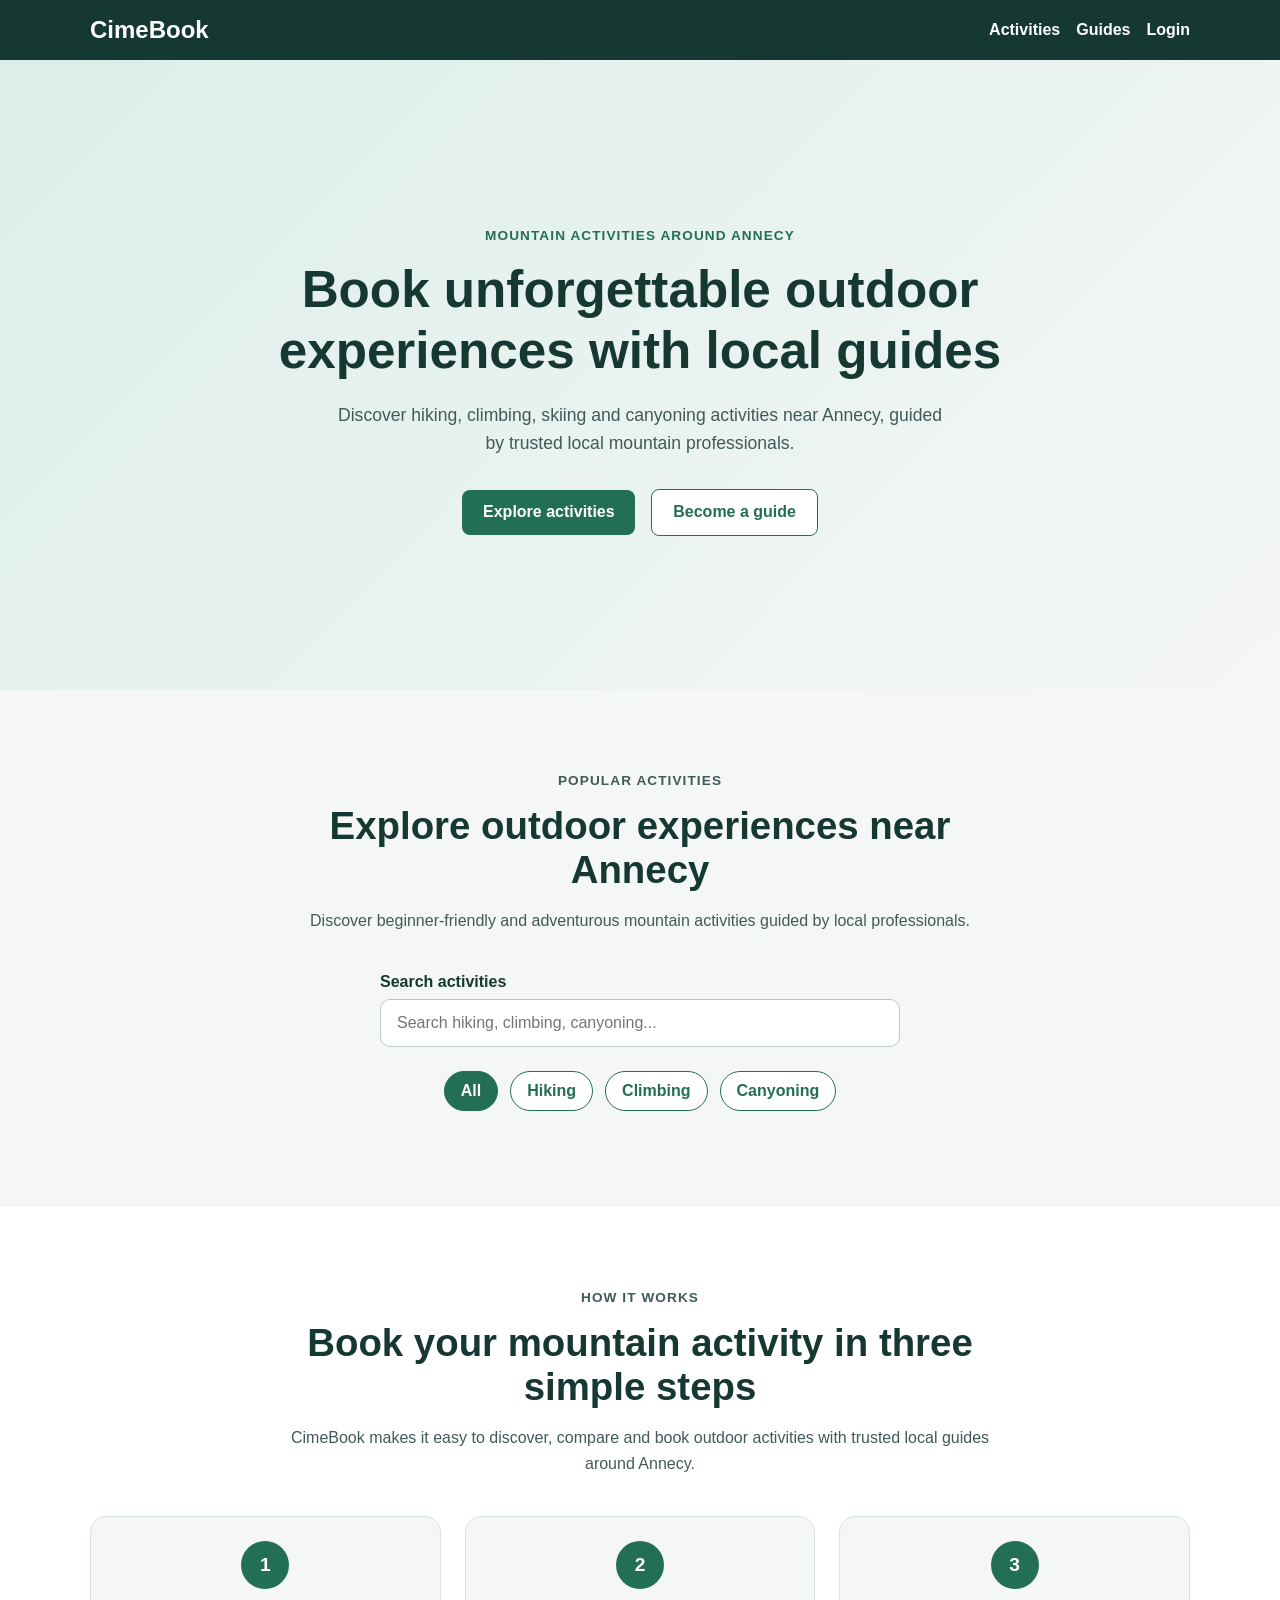
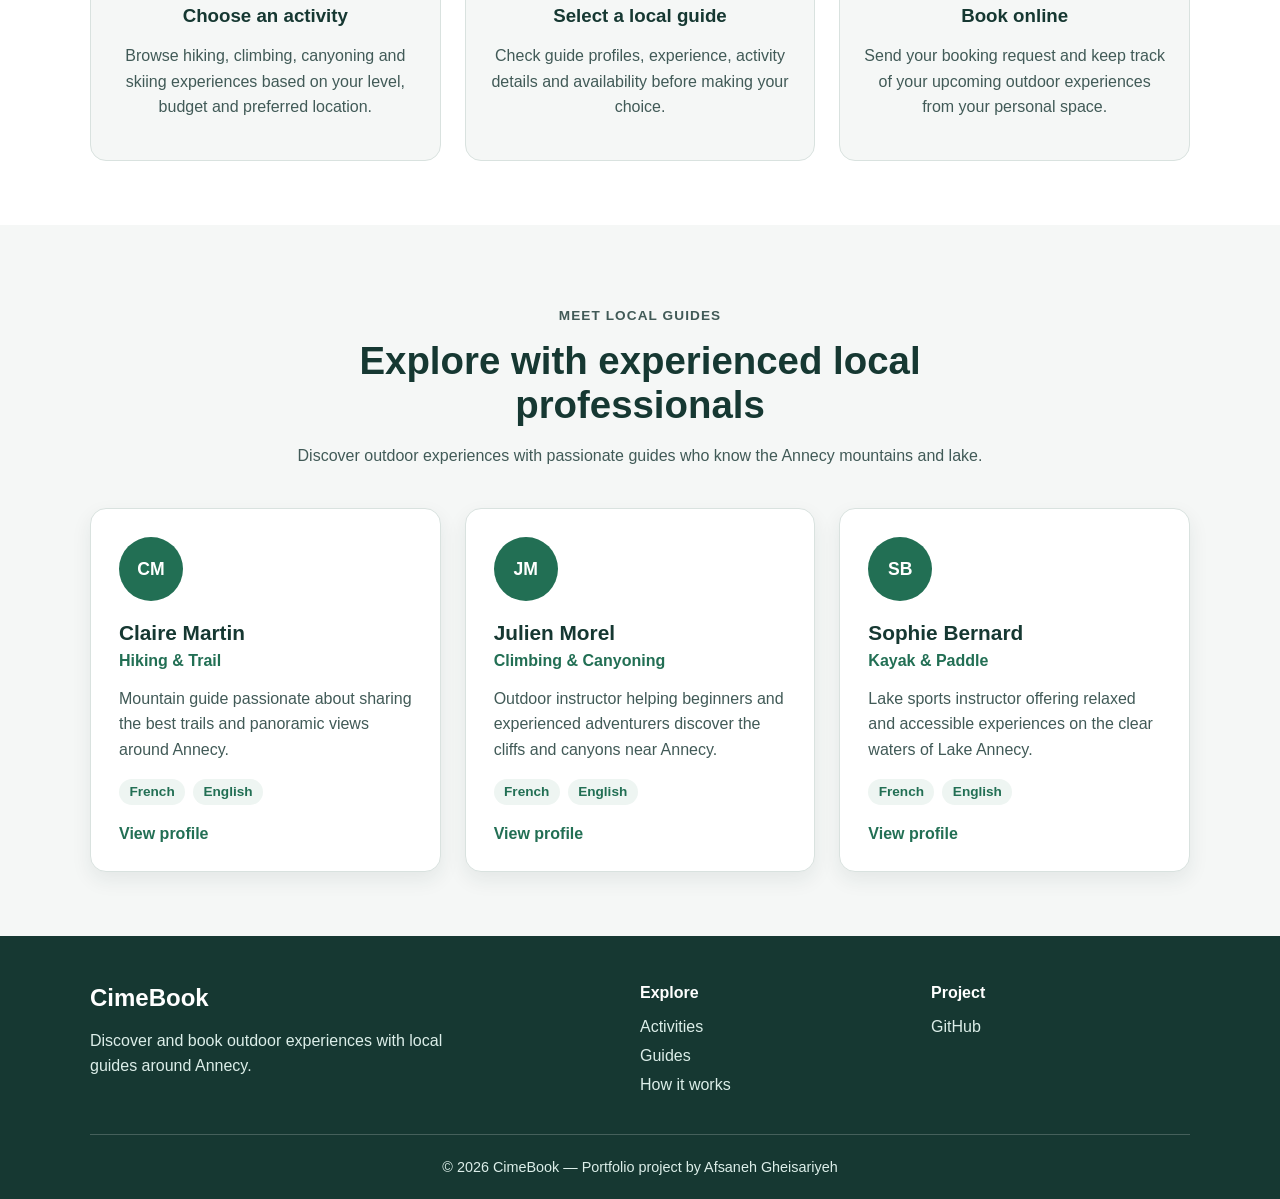
==== backend/src/main/resources/static/index.html @ 54965af5 "feat: add persistent activity API and integrated frontend" ====
<!DOCTYPE html>
<html lang="en">
<head>
    <meta charset="UTF-8">
    <meta name="viewport" content="width=device-width, initial-scale=1.0">
    <title>CimeBook - Mountain Activities Around Annecy</title>
    <link rel="stylesheet" href="css/style.css">
</head>

<body>

<header class="site-header">
    <nav class="navbar">
        <h1 class="logo">CimeBook</h1>

        <ul class="nav-links">
            <li><a href="#">Activities</a></li>
            <li><a href="#">Guides</a></li>
            <li><a href="#">Login</a></li>
        </ul>
    </nav>
</header>

<main>

    <!-- Hero -->
    <section class="hero">
        <div class="hero-content">
            <p class="hero-label">Mountain activities around Annecy</p>

            <h2>Book unforgettable outdoor experiences with local guides</h2>

            <p class="hero-description">
                Discover hiking, climbing, skiing and canyoning activities near Annecy,
                guided by trusted local mountain professionals.
            </p>

            <div class="hero-actions">
                <a href="#" class="button button-primary">Explore activities</a>
                <a href="#" class="button button-secondary">Become a guide</a>
            </div>
        </div>
    </section>


    <!-- Popular Activities -->
    <section class="activities-section">
        <div class="section-header">
            <p class="section-label">Popular activities</p>

            <h2>Explore outdoor experiences near Annecy</h2>

            <p>
                Discover beginner-friendly and adventurous mountain activities
                guided by local professionals.
            </p>
        </div>

        <div class="activity-search">
            <label for="activity-search-input" class="search-label">
                Search activities
            </label>

            <input
                    type="search"
                    id="activity-search-input"
                    class="search-input"
                    placeholder="Search hiking, climbing, canyoning..."
                    autocomplete="off"
            >
        </div>

        <div class="activity-filters" aria-label="Filter activities by category">
            <button
                    type="button"
                    class="filter-button active"
                    data-category="All"
                    aria-pressed="true"
            >
                All
            </button>

            <button
                    type="button"
                    class="filter-button"
                    data-category="Hiking"
                    aria-pressed="false"
            >
                Hiking
            </button>

            <button
                    type="button"
                    class="filter-button"
                    data-category="Climbing"
                    aria-pressed="false"
            >
                Climbing
            </button>

            <button
                    type="button"
                    class="filter-button"
                    data-category="Canyoning"
                    aria-pressed="false"
            >
                Canyoning
            </button>
        </div>

        <div class="activities-grid" id="activities-grid"></div>

        <p class="no-activities-message" id="no-activities-message" hidden>
            No activities match your search.
        </p>
    </section>


    <!-- How It Works -->
    <section class="how-it-works-section">
        <div class="section-header">
            <p class="section-label">How it works</p>

            <h2>Book your mountain activity in three simple steps</h2>

            <p>
                CimeBook makes it easy to discover, compare and book outdoor activities
                with trusted local guides around Annecy.
            </p>
        </div>

        <div class="steps-grid">
            <article class="step-card">
                <div class="step-number">1</div>

                <h3>Choose an activity</h3>

                <p>
                    Browse hiking, climbing, canyoning and skiing experiences based on
                    your level, budget and preferred location.
                </p>
            </article>

            <article class="step-card">
                <div class="step-number">2</div>

                <h3>Select a local guide</h3>

                <p>
                    Check guide profiles, experience, activity details and availability
                    before making your choice.
                </p>
            </article>

            <article class="step-card">
                <div class="step-number">3</div>

                <h3>Book online</h3>

                <p>
                    Send your booking request and keep track of your upcoming outdoor
                    experiences from your personal space.
                </p>
            </article>
        </div>
    </section>


    <!-- Guides -->
    <section class="guides-section" aria-labelledby="guides-title">
        <div class="section-header">
            <p class="section-label">Meet local guides</p>

            <h2 id="guides-title">
                Explore with experienced local professionals
            </h2>

            <p>
                Discover outdoor experiences with passionate guides who know
                the Annecy mountains and lake.
            </p>
        </div>

        <div class="guides-grid">

            <article class="guide-card">
                <div class="guide-avatar">CM</div>

                <div class="guide-content">
                    <h3>Claire Martin</h3>

                    <p class="guide-specialty">
                        Hiking & Trail
                    </p>

                    <p>
                        Mountain guide passionate about sharing the best trails
                        and panoramic views around Annecy.
                    </p>

                    <div class="guide-meta">
                        <span>French</span>
                        <span>English</span>
                    </div>

                    <a href="#" class="guide-link">
                        View profile
                    </a>
                </div>
            </article>


            <article class="guide-card">
                <div class="guide-avatar">JM</div>

                <div class="guide-content">
                    <h3>Julien Morel</h3>

                    <p class="guide-specialty">
                        Climbing & Canyoning
                    </p>

                    <p>
                        Outdoor instructor helping beginners and experienced
                        adventurers discover the cliffs and canyons near Annecy.
                    </p>

                    <div class="guide-meta">
                        <span>French</span>
                        <span>English</span>
                    </div>

                    <a href="#" class="guide-link">
                        View profile
                    </a>
                </div>
            </article>


            <article class="guide-card">
                <div class="guide-avatar">SB</div>

                <div class="guide-content">
                    <h3>Sophie Bernard</h3>

                    <p class="guide-specialty">
                        Kayak & Paddle
                    </p>

                    <p>
                        Lake sports instructor offering relaxed and accessible
                        experiences on the clear waters of Lake Annecy.
                    </p>

                    <div class="guide-meta">
                        <span>French</span>
                        <span>English</span>
                    </div>

                    <a href="#" class="guide-link">
                        View profile
                    </a>
                </div>
            </article>

        </div>
    </section>

</main>


<!-- Footer -->
<footer class="site-footer">

    <div class="footer-content">

        <div class="footer-brand">
            <h2>CimeBook</h2>

            <p>
                Discover and book outdoor experiences with local guides
                around Annecy.
            </p>
        </div>

        <div class="footer-links">
            <h3>Explore</h3>

            <a href="#">Activities</a>
            <a href="#">Guides</a>
            <a href="#">How it works</a>
        </div>

        <div class="footer-links">
            <h3>Project</h3>

            <a
                    href="https://github.com/gheisariyeh/cimebook"
                    target="_blank"
                    rel="noopener noreferrer"
            >
                GitHub
            </a>
        </div>

    </div>

    <div class="footer-bottom">
        <p>
            © 2026 CimeBook — Portfolio project by Afsaneh Gheisariyeh
        </p>
    </div>

</footer>


<script src="js/main.js"></script>

</body>
</html>
---- backend/src/main/resources/static/css/style.css ----
* {
    box-sizing: border-box;
}

body {
    margin: 0;
    font-family: Arial, sans-serif;
    color: #1f2933;
    background-color: #f5f7f6;
}

.site-header {
    background-color: #163832;
    color: white;
    padding: 1rem;
}

.navbar {
    display: flex;
    flex-direction: column;
    gap: 1rem;
    max-width: 1100px;
    margin: 0 auto;
}

.logo {
    margin: 0;
    font-size: 1.5rem;
}

.nav-links {
    list-style: none;
    display: flex;
    flex-wrap: wrap;
    gap: 1rem;
    padding: 0;
    margin: 0;
}

.nav-links a {
    color: white;
    text-decoration: none;
    font-weight: bold;
}

.nav-links a:hover {
    text-decoration: underline;
}

.hero {
    min-height: 70vh;
    display: flex;
    align-items: center;
    justify-content: center;
    padding: 4rem 1.5rem;
    text-align: center;
    background: linear-gradient(135deg, #dceee9, #f5f7f6);
}

.hero-content {
    max-width: 800px;
}

.hero-label {
    margin-bottom: 1rem;
    color: #226f54;
    font-weight: bold;
    text-transform: uppercase;
    letter-spacing: 0.08em;
    font-size: 0.85rem;
}

.hero h2 {
    margin: 0;
    font-size: 2.2rem;
    line-height: 1.2;
    color: #163832;
}

.hero-description {
    max-width: 620px;
    margin: 1.2rem auto 0;
    font-size: 1.1rem;
    line-height: 1.6;
    color: #415a57;
}

.hero-actions {
    margin-top: 2rem;
    display: flex;
    flex-direction: column;
    gap: 1rem;
    align-items: center;
}

.button {
    display: inline-block;
    padding: 0.85rem 1.3rem;
    border-radius: 8px;
    text-decoration: none;
    font-weight: bold;
}

.button-primary {
    background-color: #226f54;
    color: white;
}

.button-secondary {
    background-color: white;
    color: #226f54;
    border: 1px solid #226f54;
}

.activities-section {
    padding: 4rem 1.5rem;
    background-color: #f5f7f6;
}

.section-header {
    max-width: 720px;
    margin: 0 auto 2.5rem;
    text-align: center;
}

.section-label {
    margin-bottom: 0.75rem;
    color: #226f54;
    font-weight: bold;
    text-transform: uppercase;
    letter-spacing: 0.08em;
    font-size: 0.85rem;
}

.section-header h2 {
    margin: 0;
    color: #163832;
    font-size: 2rem;
}

.section-header p {
    margin-top: 1rem;
    color: #415a57;
    line-height: 1.6;
}

.activity-search {
    max-width: 520px;
    margin: 0 auto 1.5rem;
}

.search-label {
    display: block;
    margin-bottom: 0.5rem;
    color: #163832;
    font-weight: bold;
}

.search-input {
    width: 100%;
    padding: 0.85rem 1rem;
    border: 1px solid #b8cbc5;
    border-radius: 10px;
    background-color: white;
    color: #1f2933;
    font: inherit;
}

.search-input:focus {
    outline: 2px solid #226f54;
    outline-offset: 2px;
    border-color: #226f54;
}

.no-activities-message {
    margin: 2rem auto 0;
    text-align: center;
    color: #415a57;
    font-weight: bold;
}

.activity-filters {
    max-width: 1100px;
    margin: 0 auto 2rem;
    display: flex;
    flex-wrap: wrap;
    justify-content: center;
    gap: 0.75rem;
}

.filter-button {
    padding: 0.65rem 1rem;
    border: 1px solid #226f54;
    border-radius: 999px;
    background-color: white;
    color: #226f54;
    font: inherit;
    font-weight: bold;
    cursor: pointer;
}

.filter-button:hover {
    background-color: #eef5f2;
}

.filter-button.active {
    background-color: #226f54;
    color: white;
}

.activities-grid {
    max-width: 1100px;
    margin: 0 auto;
    display: grid;
    gap: 1.5rem;
}

.activity-card {
    overflow: hidden;
    background-color: white;
    border: 1px solid #d9e2df;
    border-radius: 16px;
    box-shadow: 0 8px 20px rgba(22, 56, 50, 0.08);
}

.activity-image {
    height: 180px;
    background-size: cover;
    background-position: center;
}

.activity-image-hiking {
    background-image: url("../images/activities/hiking-semnoz.png");
}

.activity-image-climbing {
    background-image: url("../images/activities/climbing-talloires.png");
}

.activity-image-canyoning {
    background-image: url("../images/activities/canyoning-angon.png");
}

.activity-content {
    padding: 1.25rem;
}

.activity-category {
    margin: 0 0 0.5rem;
    color: #226f54;
    font-weight: bold;
    font-size: 0.85rem;
    text-transform: uppercase;
}

.activity-content h3 {
    margin: 0;
    color: #163832;
}

.activity-content p {
    color: #415a57;
    line-height: 1.6;
}

.activity-meta {
    display: flex;
    flex-wrap: wrap;
    gap: 0.5rem;
    margin-top: 1rem;
}

.activity-meta span {
    padding: 0.35rem 0.65rem;
    background-color: #eef5f2;
    color: #226f54;
    border-radius: 999px;
    font-size: 0.85rem;
    font-weight: bold;
}

.how-it-works-section {
    padding: 4rem 1.5rem;
    background-color: white;
}

.steps-grid {
    max-width: 1100px;
    margin: 0 auto;
    display: grid;
    gap: 1.5rem;
}

.step-card {
    padding: 1.5rem;
    background-color: #f5f7f6;
    border: 1px solid #d9e2df;
    border-radius: 16px;
    text-align: center;
}

.step-number {
    width: 48px;
    height: 48px;
    margin: 0 auto 1rem;
    display: flex;
    align-items: center;
    justify-content: center;
    background-color: #226f54;
    color: white;
    border-radius: 50%;
    font-weight: bold;
    font-size: 1.2rem;
}

.step-card h3 {
    margin: 0;
    color: #163832;
}

.step-card p {
    color: #415a57;
    line-height: 1.6;
}

.guides-section {
    padding: 4rem 1.5rem;
    background-color: #f5f7f6;
}

.guides-grid {
    max-width: 1100px;
    margin: 0 auto;
    display: grid;
    gap: 1.5rem;
}

.guide-card {
    padding: 1.75rem;
    background-color: white;
    border: 1px solid #d9e2df;
    border-radius: 16px;
    box-shadow: 0 8px 20px rgba(22, 56, 50, 0.08);
}

.guide-avatar {
    width: 64px;
    height: 64px;
    display: flex;
    align-items: center;
    justify-content: center;
    margin-bottom: 1.25rem;
    border-radius: 50%;
    background-color: #226f54;
    color: white;
    font-size: 1.1rem;
    font-weight: bold;
}

.guide-content h3 {
    margin: 0;
    color: #163832;
    font-size: 1.3rem;
}

.guide-specialty {
    margin: 0.4rem 0 0;
    color: #226f54;
    font-weight: bold;
}

.guide-content > p:not(.guide-specialty) {
    color: #415a57;
    line-height: 1.6;
}

.guide-meta {
    display: flex;
    flex-wrap: wrap;
    gap: 0.5rem;
    margin: 1rem 0 1.25rem;
}

.guide-meta span {
    padding: 0.35rem 0.65rem;
    background-color: #eef5f2;
    color: #226f54;
    border-radius: 999px;
    font-size: 0.85rem;
    font-weight: bold;
}

.guide-link {
    color: #226f54;
    font-weight: bold;
    text-decoration: none;
}

.guide-link:hover {
    text-decoration: underline;
}

.site-footer {
    padding: 3rem 1.5rem 1.5rem;
    background-color: #163832;
    color: white;
}

.footer-content {
    max-width: 1100px;
    margin: 0 auto;
    display: grid;
    gap: 2rem;
}

.footer-brand {
    max-width: 380px;
}

.footer-brand h2 {
    margin: 0 0 1rem;
    font-size: 1.5rem;
}

.footer-brand p {
    margin: 0;
    color: #dceee9;
    line-height: 1.6;
}

.footer-links {
    display: flex;
    flex-direction: column;
    gap: 0.7rem;
}

.footer-links h3 {
    margin: 0 0 0.3rem;
    font-size: 1rem;
}

.footer-links a {
    color: #dceee9;
    text-decoration: none;
}

.footer-links a:hover {
    color: white;
    text-decoration: underline;
}

.footer-bottom {
    max-width: 1100px;
    margin: 2.5rem auto 0;
    padding-top: 1.5rem;
    border-top: 1px solid rgba(255, 255, 255, 0.2);
    text-align: center;
}

.footer-bottom p {
    margin: 0;
    color: #dceee9;
    font-size: 0.9rem;
}

.activities-grid.single-result {
    grid-template-columns: minmax(280px, 420px);
    justify-content: center;
}

@media (min-width: 768px) {
    .navbar {
        flex-direction: row;
        justify-content: space-between;
        align-items: center;
    }

    .hero h2 {
        font-size: 3.2rem;
    }

    .hero-actions {
        flex-direction: row;
        justify-content: center;
    }

    .activities-grid {
        grid-template-columns: repeat(3, 1fr);
    }

    .section-header h2 {
        font-size: 2.4rem;
    }

    .steps-grid {
        grid-template-columns: repeat(3, 1fr);
    }
    .guides-grid {
        grid-template-columns: repeat(3, 1fr);
    }
    .footer-content {
        grid-template-columns: 2fr 1fr 1fr;
    }
}
@media (max-width: 767px) {

    /* Header */
    .site-header {
        padding: 1rem 1.25rem;
    }

    .navbar {
        flex-direction: row;
        flex-wrap: wrap;
        align-items: center;
        justify-content: space-between;
        gap: 0.75rem;
    }

    .logo {
        font-size: 1.5rem;
    }

    .nav-links {
        gap: 0.9rem;
        font-size: 0.9rem;
    }


    /* Hero */
    .hero {
        min-height: auto;
        padding: 4rem 1.25rem;
    }

    .hero-label {
        font-size: 0.78rem;
        line-height: 1.4;
    }

    .hero h2 {
        font-size: 2rem;
        line-height: 1.15;
    }

    .hero-description {
        margin-top: 1.25rem;
        font-size: 1rem;
        line-height: 1.65;
    }

    .hero-actions {
        width: 100%;
        margin-top: 1.75rem;
        gap: 0.8rem;
    }

    .button {
        width: min(100%, 240px);
        text-align: center;
    }


    /* Sections */
    .activities-section,
    .how-it-works-section,
    .guides-section {
        padding: 3.5rem 1.25rem;
    }

    .section-header {
        margin-bottom: 2rem;
    }

    .section-header h2 {
        font-size: 1.8rem;
        line-height: 1.2;
    }

    .section-header p {
        font-size: 1rem;
    }


    /* Cards */
    .activities-grid,
    .steps-grid,
    .guides-grid {
        gap: 1.25rem;
    }

    .activity-card,
    .step-card,
    .guide-card {
        border-radius: 14px;
    }

    .activity-image {
        height: 190px;
    }

    .activity-content {
        padding: 1.25rem;
    }

    .activity-content h3,
    .guide-content h3 {
        font-size: 1.25rem;
    }

    .step-card {
        padding: 1.5rem 1.25rem;
    }

    .guide-card {
        padding: 1.5rem;
    }

    .guide-avatar {
        width: 56px;
        height: 56px;
        font-size: 1rem;
    }


    /* Footer */
    .site-footer {
        padding: 2.5rem 1.25rem 1.25rem;
    }

    .footer-content {
        gap: 1.5rem;
    }

    .footer-bottom {
        margin-top: 2rem;
        padding-top: 1.25rem;
    }

    .footer-bottom p {
        font-size: 0.82rem;
        line-height: 1.5;
    }
}
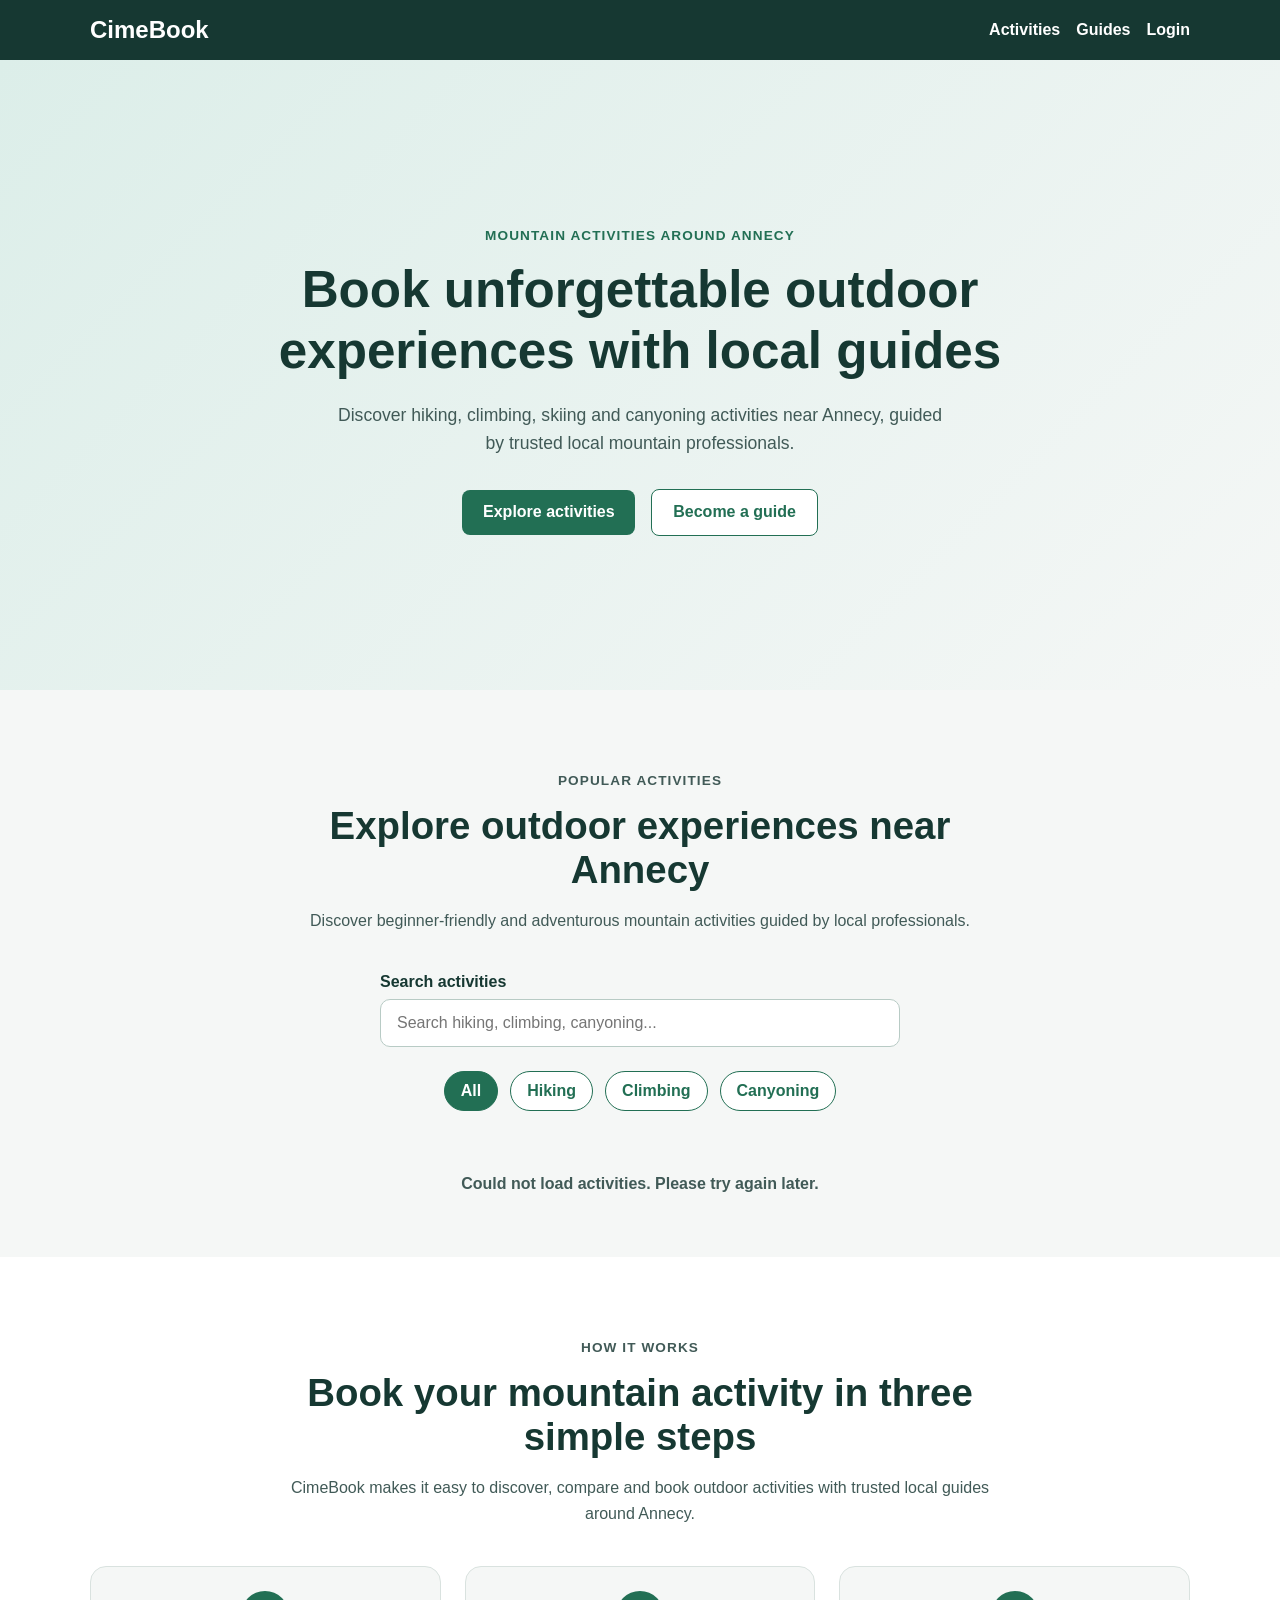
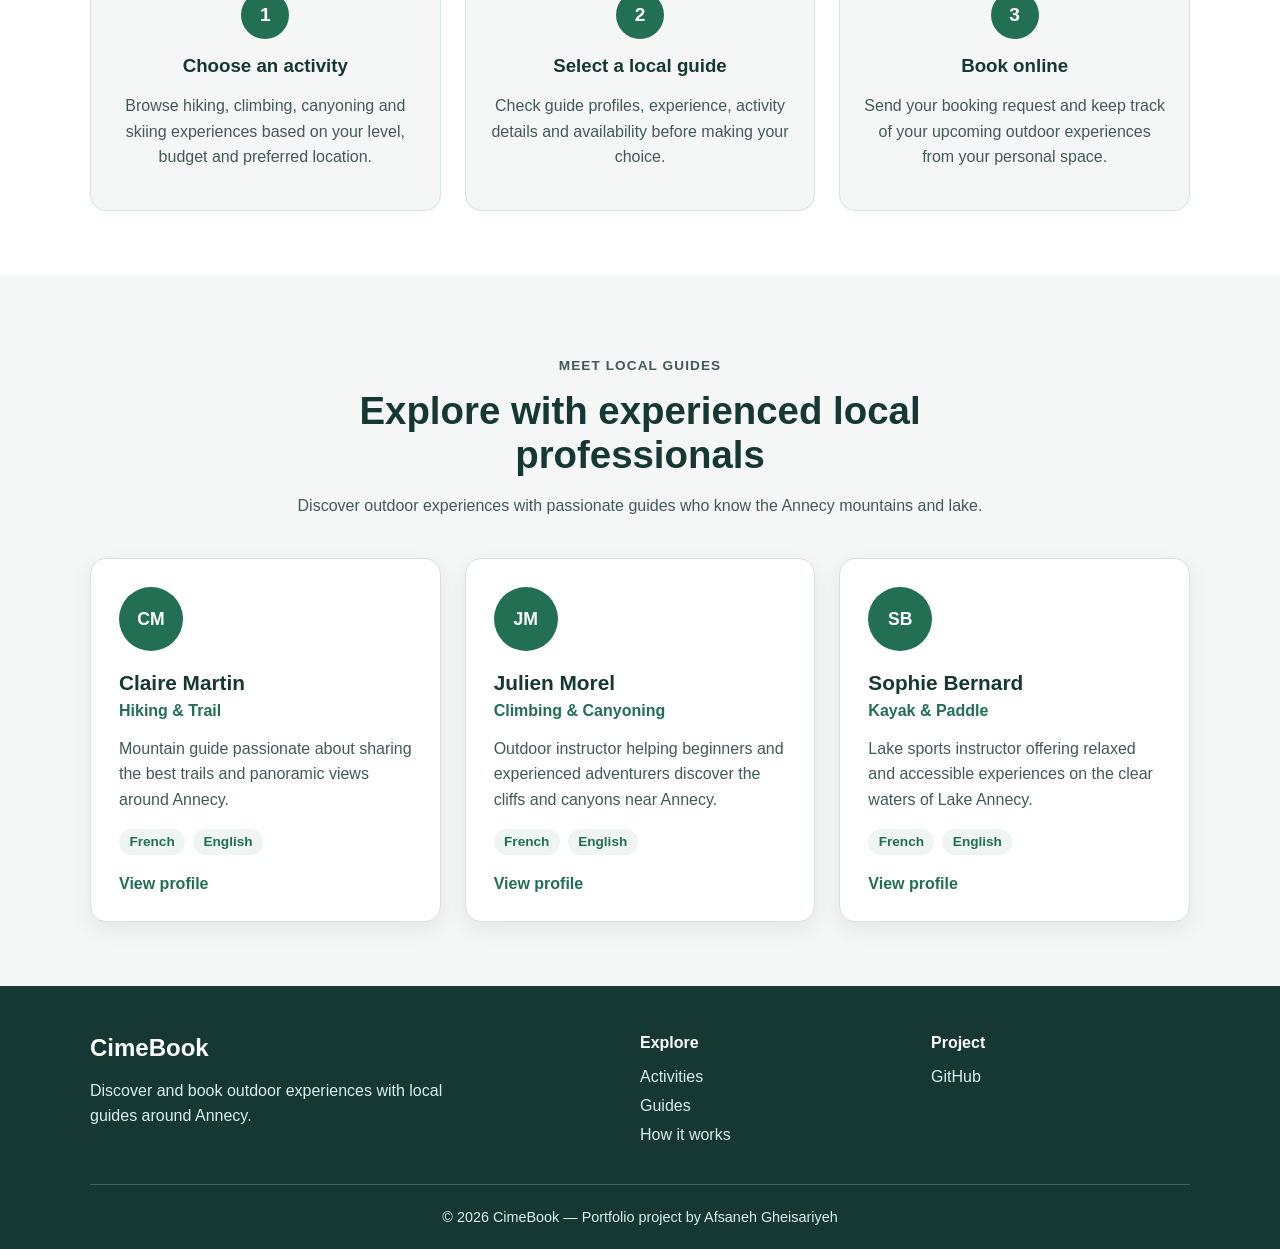
==== commit 74d0e3ed: "feat: show activity loading and error states" ====
--- a/backend/src/main/resources/static/index.html
+++ b/backend/src/main/resources/static/index.html
@@ -110,6 +110,8 @@
 
         <div class="activities-grid" id="activities-grid"></div>
 
+        <p id="activities-status" role="status" hidden></p>
+
         <p class="no-activities-message" id="no-activities-message" hidden>
             No activities match your search.
         </p>
--- a/backend/src/main/resources/static/css/style.css
+++ b/backend/src/main/resources/static/css/style.css
@@ -179,6 +179,14 @@
     font-weight: bold;
 }
 
+#activities-status {
+    max-width: 1100px;
+    margin: 2rem auto 0;
+    text-align: center;
+    color: #415a57;
+    font-weight: bold;
+}
+
 .activity-filters {
     max-width: 1100px;
     margin: 0 auto 2rem;
